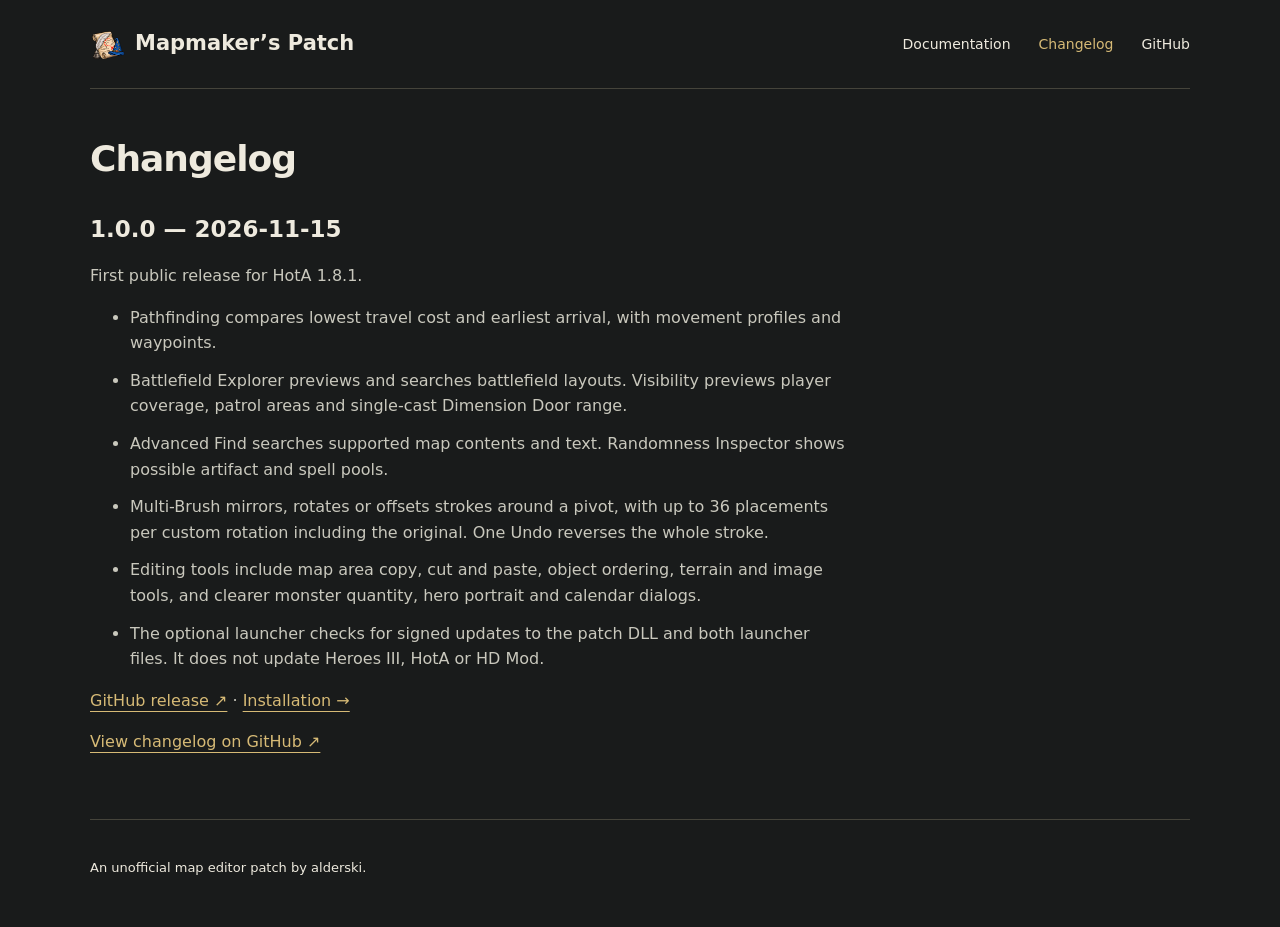
==== docs/changelog.html @ af7410a8 "Publish Mapmaker’s Patch 1.0.0" ====
<!doctype html>
<html lang="en"><head><meta charset="utf-8"><meta name="viewport" content="width=device-width, initial-scale=1"><meta name="color-scheme" content="dark"><meta name="description" content="Mapmaker’s Patch for HotA release notes."><title>Changelog — Mapmaker’s Patch for HotA</title><link rel="icon" href="assets/editor-icon.ico" sizes="any"><link rel="stylesheet" href="style.css"></head>
<body><a class="skip" href="#main">Skip to content</a><header class="wrap site-header"><a class="brand" href="index.html"><img src="assets/editor-icon.png" alt="" width="36" height="36">Mapmaker’s Patch</a><nav aria-label="Main navigation"><a href="documentation.html">Documentation</a><a href="changelog.html" aria-current="page">Changelog</a><a href="https://github.com/alderski-h3/mapmakers-patch">GitHub</a></nav></header>
<main id="main" class="wrap"><article class="prose changelog">
  <h1>Changelog</h1>
  <h2>1.0.0 — 2026-11-15</h2>
  <p>First public release for HotA 1.8.1.</p>
  <ul>
    <li>Pathfinding compares lowest travel cost and earliest arrival, with movement profiles and waypoints.</li>
    <li>Battlefield Explorer previews and searches battlefield layouts. Visibility previews player coverage, patrol areas and single-cast Dimension Door range.</li>
    <li>Advanced Find searches supported map contents and text. Randomness Inspector shows possible artifact and spell pools.</li>
    <li>Multi-Brush mirrors, rotates or offsets strokes around a pivot, with up to 36 placements per custom rotation including the original. One Undo reverses the whole stroke.</li>
    <li>Editing tools include map area copy, cut and paste, object ordering, terrain and image tools, and clearer monster quantity, hero portrait and calendar dialogs.</li>
    <li>The optional launcher checks for signed updates to the patch DLL and both launcher files. It does not update Heroes III, HotA or HD Mod.</li>
  </ul>
  <p><a href="https://github.com/alderski-h3/mapmakers-patch/releases/tag/v1.0.0">GitHub release ↗</a> · <a href="documentation.html#installation">Installation →</a></p>
  <p><a href="https://github.com/alderski-h3/mapmakers-patch/blob/main/CHANGELOG.md">View changelog on GitHub ↗</a></p>
</article></main>
<footer class="wrap"><p>An unofficial map editor patch by alderski.</p></footer></body></html>
---- docs/style.css ----
:root{color-scheme:dark;--bg:#191b1b;--panel:#202323;--text:#eeeade;--muted:#aaa99f;--gold:#d6ba76;--line:#45443b;font-family:system-ui,-apple-system,BlinkMacSystemFont,"Segoe UI",sans-serif;background:var(--bg);color:var(--text);font-synthesis:none}
*{box-sizing:border-box}body{margin:0;font-size:16px;line-height:1.6}a{color:var(--gold);text-underline-offset:5px}a:hover{color:#fff1c8}a:focus-visible,summary:focus-visible,button:focus-visible{outline:2px solid var(--gold);outline-offset:6px}button{font:inherit}.wrap{width:min(1100px,calc(100% - 64px));margin-inline:auto}.site-header{display:flex;align-items:center;justify-content:space-between;gap:24px;padding-block:26px;border-bottom:1px solid var(--line)}.brand{font-size:21px;font-weight:650;text-decoration:none;color:var(--text)}.site-header nav{display:flex;gap:28px}.site-header nav a{color:var(--text);font-size:14px;text-decoration:none}.site-header nav a:hover,.site-header nav a[aria-current]{color:var(--gold)}.banner{display:block;width:100%;height:auto;margin-top:38px}.download{padding:30px 0 26px;border-bottom:1px solid var(--line)}.download-row{display:flex;align-items:center;gap:28px;flex-wrap:wrap}#download-actions{display:flex;gap:12px;flex-wrap:wrap}.button{display:inline-block;border:1px solid var(--gold);border-radius:3px;padding:12px 23px;text-decoration:none;font-weight:650}.primary{background:var(--gold);color:#211e14}.primary:hover{background:#e6ce94;color:#211e14}.primary:disabled{background:#39372e;border-color:#686044;color:#c9b786;cursor:not-allowed}#release-status{color:var(--muted);font-size:13px}.feature{padding:36px 0;border-bottom:1px solid var(--line)}.feature-heading{display:flex;align-items:center;gap:18px;margin-bottom:22px}.tool-icon{object-fit:contain;image-rendering:pixelated;flex-shrink:0}.feature h2{font-size:27px;line-height:1.25;letter-spacing:-.5px;margin:0 0 7px}.feature p{margin:0;color:#c4c3ba;font-size:15px}.doc-link{margin-left:auto;white-space:nowrap;font-size:14px}.screenshot{height:280px;border:1px solid #55574f;background:var(--panel);color:#aaa797;display:flex;align-items:center;justify-content:center;flex-direction:column;gap:15px;font-size:14px}.other-tools{display:grid;grid-template-columns:repeat(3,1fr);padding:30px 0;gap:24px}.other-tools a{display:flex;align-items:center;gap:12px;color:var(--text);text-decoration:none;font-size:14px}.other-tools a:hover{color:var(--gold)}.other-tools .tool-icon{width:28px;height:28px}.other-tools span{color:var(--gold);margin-left:auto}footer{display:flex;justify-content:space-between;gap:32px;border-top:1px solid var(--line);padding-block:25px 35px;font-size:13px}.credits{text-align:right;max-width:420px}.credits summary{cursor:pointer;color:var(--gold)}.credits p{color:var(--muted)}.sr-only,.skip:not(:focus){position:absolute;width:1px;height:1px;overflow:hidden;clip-path:inset(50%);white-space:nowrap}.skip:focus{display:block;padding:10px 32px}.docs-layout{display:grid;grid-template-columns:210px minmax(0,1fr);gap:55px;padding-block:48px 64px}.docs-nav nav{position:sticky;top:24px;display:flex;flex-direction:column;gap:12px}.docs-nav a{font-size:14px;text-decoration:none;color:var(--muted)}.docs-nav a:hover{color:var(--gold)}.prose{max-width:760px;overflow-wrap:anywhere}.prose h1{font-size:36px;letter-spacing:-1px;line-height:1.2;margin:0 0 35px}.prose h2{font-size:23px;line-height:1.3;margin:0 0 18px}.prose section{scroll-margin-top:28px;margin-bottom:36px;padding-bottom:24px;border-bottom:1px solid var(--line)}.prose p,.prose li{color:#c9c8bd}.prose li{margin-bottom:12px}.prose ol{padding-left:22px}code{color:var(--text);font-size:.88em;background:#292c2b;padding:2px 4px;border-radius:2px}.note{border-left:2px solid var(--gold);padding-left:16px}.changelog{padding-block:48px;min-height:65vh}
@media(min-width:1400px){.screenshot{height:310px}}
@media(max-width:760px){.wrap{width:calc(100% - 36px)}.site-header{align-items:flex-start;flex-direction:column;gap:12px;padding-block:20px}.site-header nav{gap:24px;flex-wrap:wrap}.brand{font-size:19px}.banner{margin-top:24px}.download-row{gap:16px 22px}#release-status{width:100%}.feature{padding:28px 0}.feature-heading{gap:12px;flex-wrap:wrap}.feature h2{font-size:23px}.feature .tool-icon{width:32px;height:32px}.feature-heading>div{flex:1;min-width:0}.feature p{font-size:14px}.doc-link{margin-left:44px}.screenshot{height:210px}.other-tools{grid-template-columns:1fr;gap:22px}.other-tools a{max-width:320px}.docs-layout{grid-template-columns:1fr;gap:30px;padding-top:28px}.docs-nav nav{position:static;flex-direction:row;flex-wrap:wrap;gap:10px 20px;padding-bottom:24px;border-bottom:1px solid var(--line)}.prose h1{font-size:30px}footer{gap:20px}.credits{max-width:60%}}
@media(max-width:760px){.feature-heading{display:grid;grid-template-columns:32px minmax(0,1fr)}.doc-link{grid-column:2;margin-left:0}}
.brand{display:inline-flex;align-items:center;gap:9px}.brand img{object-fit:contain;flex-shrink:0}.feature-heading:last-child{margin-bottom:0}
.feature-shot{margin:22px 0 0}.feature-shot>a{display:block}.feature-shot img{display:block;width:100%;height:auto;border:1px solid var(--line);border-radius:6px}.feature-shot figcaption{margin-top:8px;color:var(--muted);font-size:13px}.compact-shot{max-width:620px}.dialog-shot{max-width:478px}.map-export-shot img{margin-bottom:8px}
.map-credit{display:block;margin-top:2px;font-size:12px}
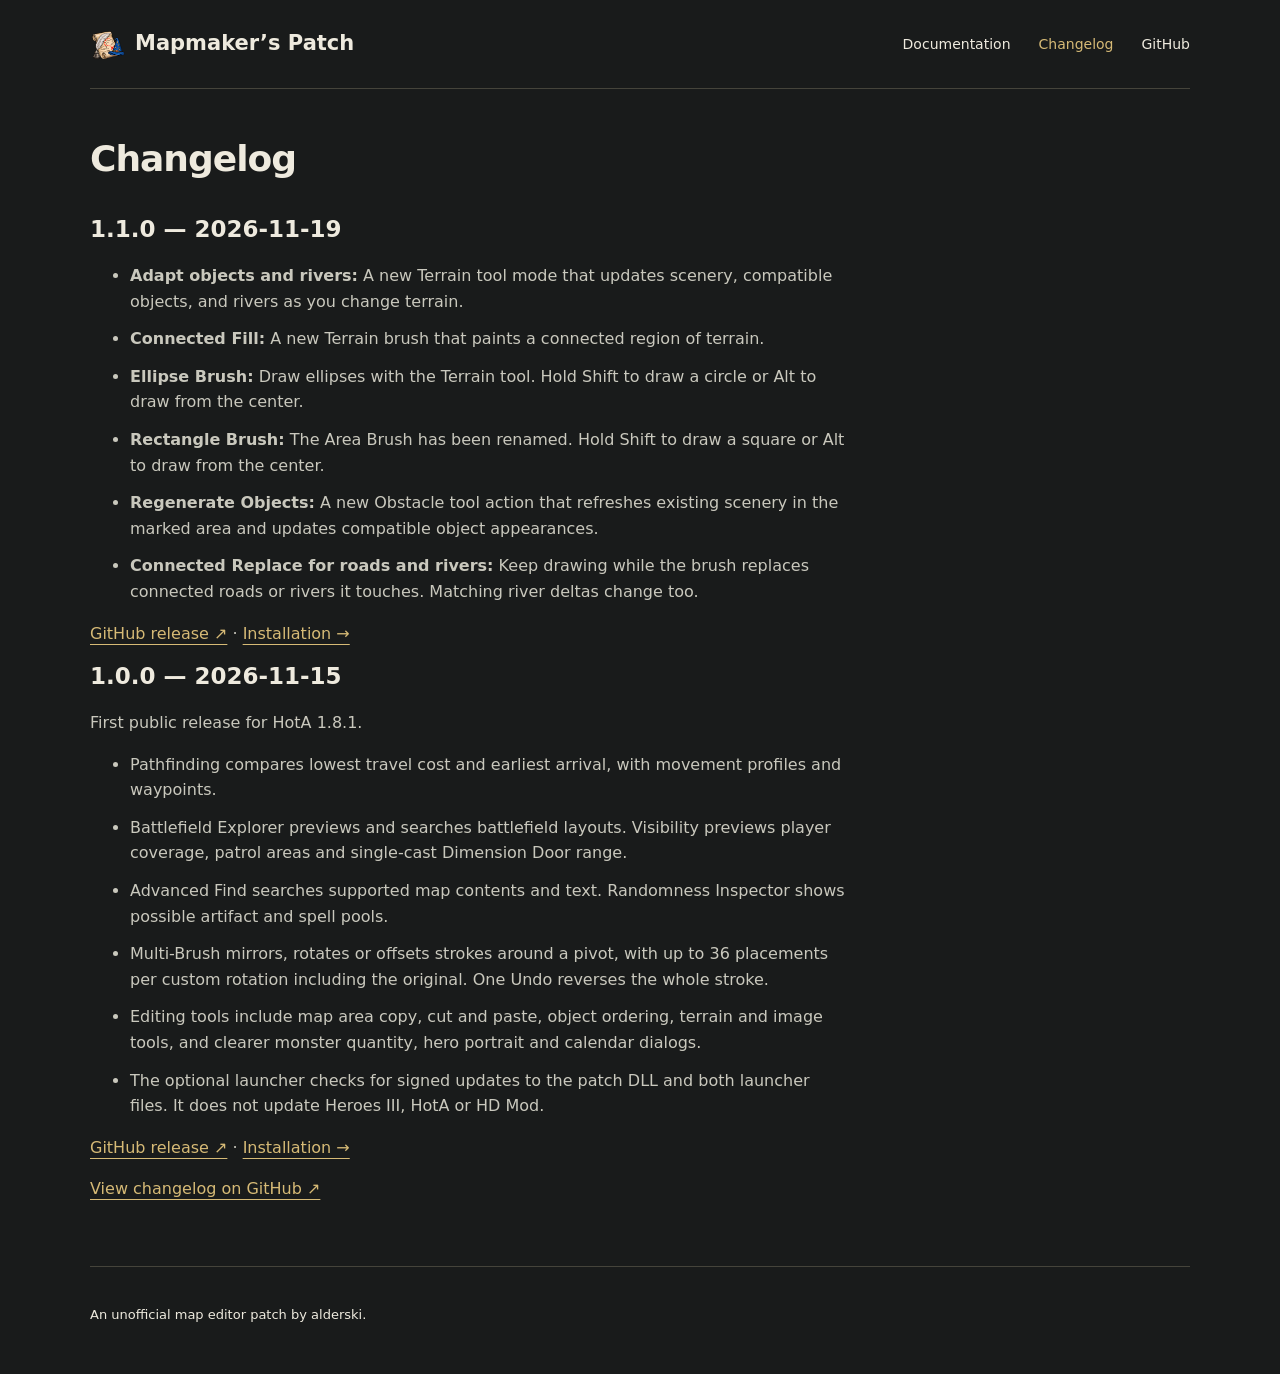
==== commit 18ae3d78: "Publish Mapmaker’s Patch 1.1.0" ====
--- a/docs/changelog.html
+++ b/docs/changelog.html
@@ -3,6 +3,16 @@
 <body><a class="skip" href="#main">Skip to content</a><header class="wrap site-header"><a class="brand" href="index.html"><img src="assets/editor-icon.png" alt="" width="36" height="36">Mapmaker’s Patch</a><nav aria-label="Main navigation"><a href="documentation.html">Documentation</a><a href="changelog.html" aria-current="page">Changelog</a><a href="https://github.com/alderski-h3/mapmakers-patch">GitHub</a></nav></header>
 <main id="main" class="wrap"><article class="prose changelog">
   <h1>Changelog</h1>
+  <h2>1.1.0 — 2026-11-19</h2>
+  <ul>
+    <li><strong>Adapt objects and rivers:</strong> A new Terrain tool mode that updates scenery, compatible objects, and rivers as you change terrain.</li>
+    <li><strong>Connected Fill:</strong> A new Terrain brush that paints a connected region of terrain.</li>
+    <li><strong>Ellipse Brush:</strong> Draw ellipses with the Terrain tool. Hold Shift to draw a circle or Alt to draw from the center.</li>
+    <li><strong>Rectangle Brush:</strong> The Area Brush has been renamed. Hold Shift to draw a square or Alt to draw from the center.</li>
+    <li><strong>Regenerate Objects:</strong> A new Obstacle tool action that refreshes existing scenery in the marked area and updates compatible object appearances.</li>
+    <li><strong>Connected Replace for roads and rivers:</strong> Keep drawing while the brush replaces connected roads or rivers it touches. Matching river deltas change too.</li>
+  </ul>
+  <p><a href="https://github.com/alderski-h3/mapmakers-patch/releases/tag/v1.1.0">GitHub release ↗</a> · <a href="documentation.html#installation">Installation →</a></p>
   <h2>1.0.0 — 2026-11-15</h2>
   <p>First public release for HotA 1.8.1.</p>
   <ul>
